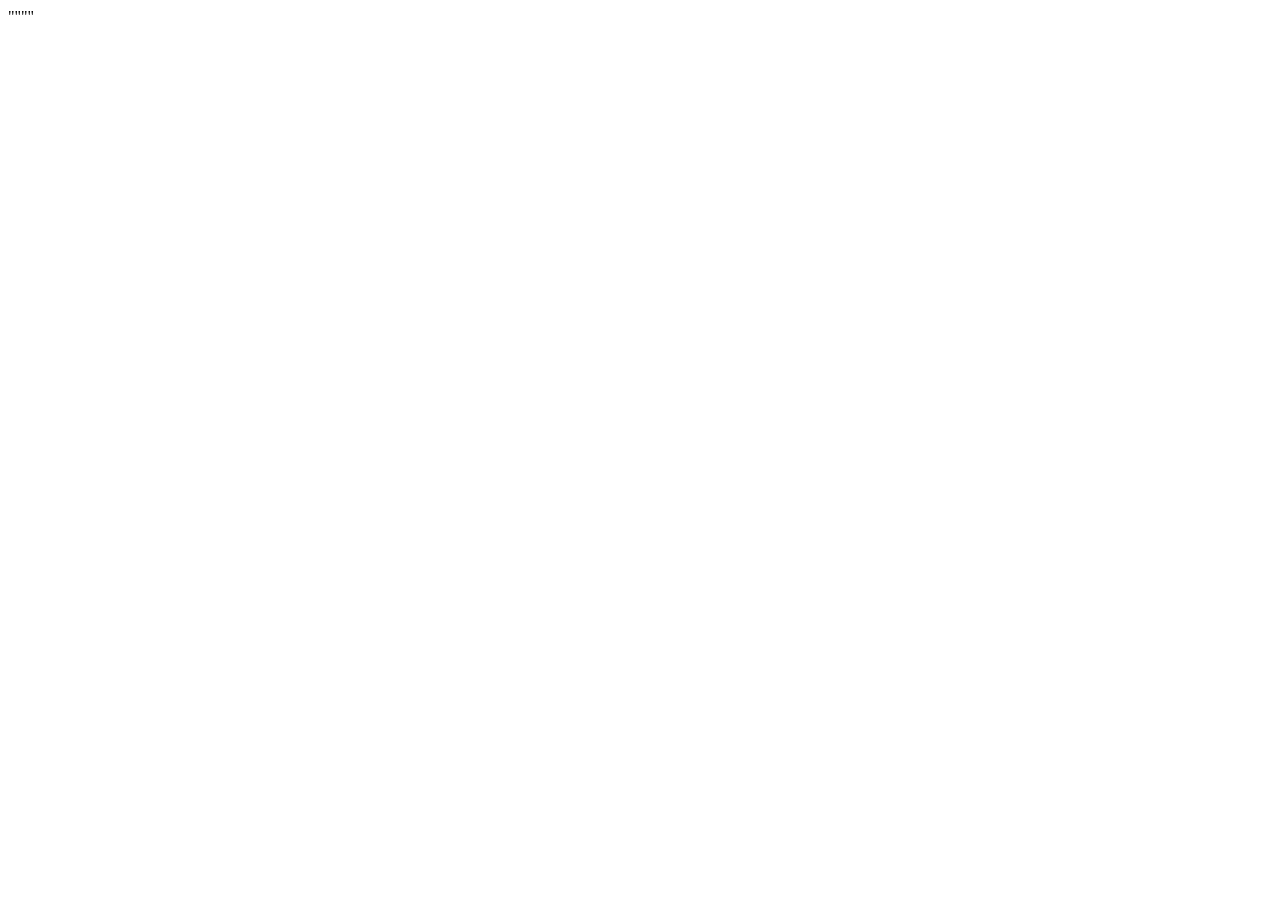
==== index.html @ 71cd7c71 "s" ====
<!DOCTYPE html>
<html lang="es">
<head>
    <meta charset="UTF-8">
    <meta name="viewport" content="width=device-width, initial-scale=1.0">
    <title>Taco Palace</title>
    <meta name="authors" content="Benjamin Carzas"
    <link rel="stylesheet" href="style.css">
</head>
<body>

    """"
</body>
</html>
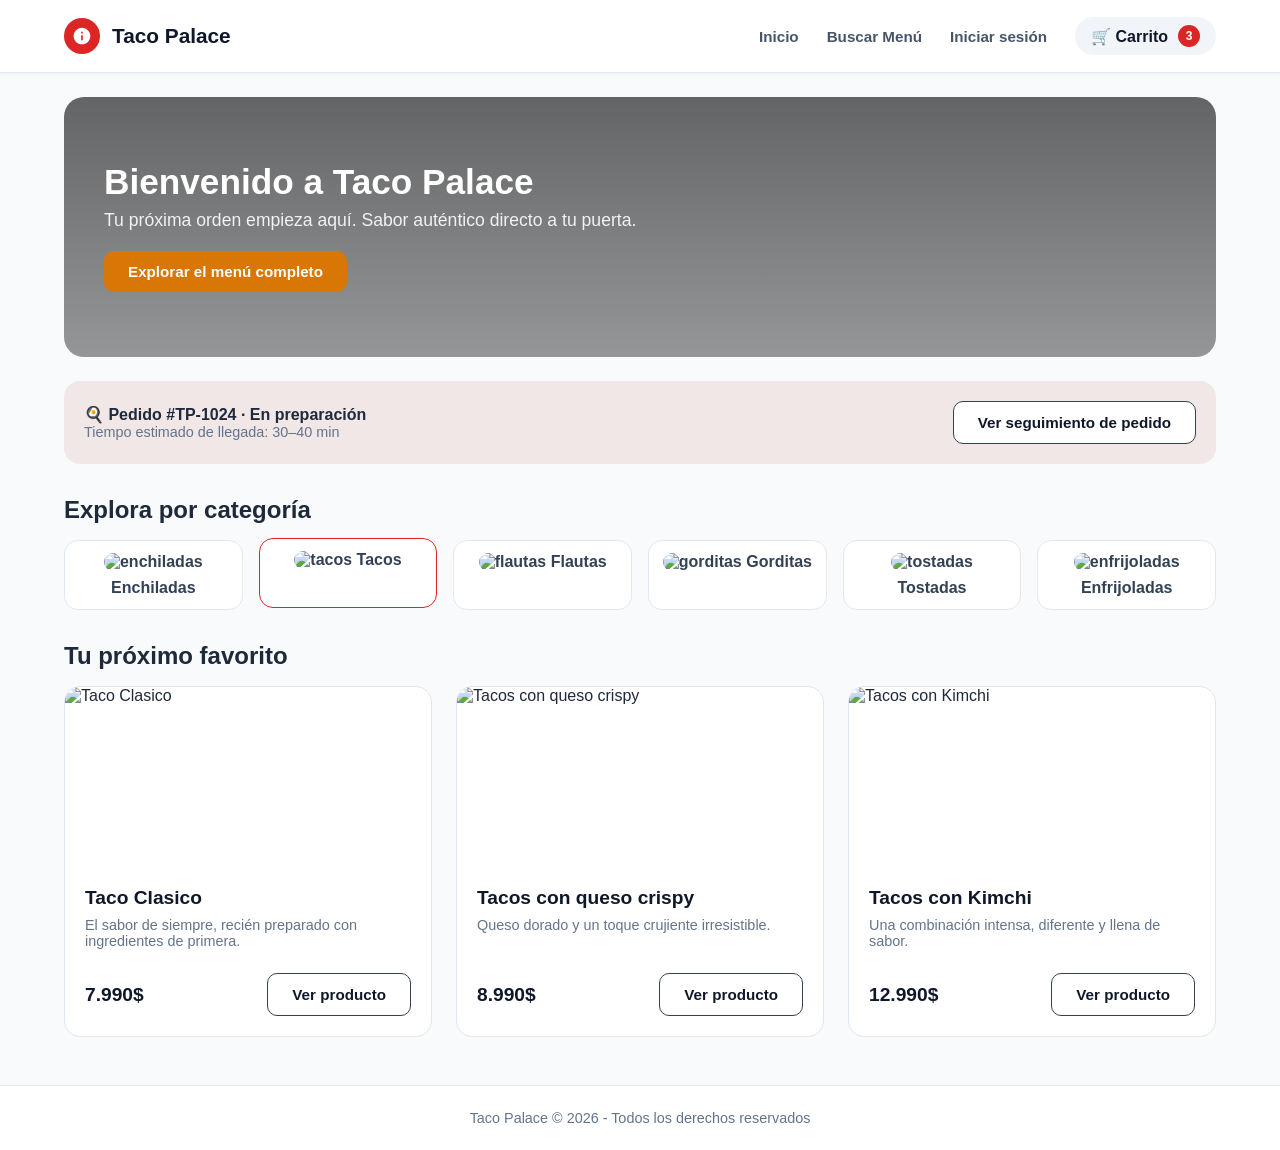
==== commit f3543006: "y" ====
--- a/index.html
+++ b/index.html
@@ -1,15 +1,129 @@
 <!DOCTYPE html>
 <html lang="es">
 <head>
-    <meta charset="UTF-8">
-    <meta name="viewport" content="width=device-width, initial-scale=1.0">
-    <title>Taco Palace</title>
-    <meta name="authors" content="Benjamin Carzas"
-    <link rel="stylesheet" href="style.css">
+  <meta charset="UTF-8">
+  <meta name="viewport" content="width=device-width, initial-scale=1.0">
+  <title>Taco Palace - Menú Principal</title>
+  <link rel="stylesheet" href="static/css/style.css">
 </head>
 <body>
+  <div class="desktop-app">
+    <header class="app-header">
+      <div class="container header-content">
+        <a href="index.html" class="brand-logo">
+          <div class="logo-circle">
+            <svg viewBox="0 0 24 24" width="20" height="20" fill="white"><path d="M12 2C6.48 2 2 6.48 2 12s4.48 10 10 10 10-4.48 10-10S17.52 2 12 2zm1 15h-2v-6h2v6zm0-8h-2V7h2v2z"/></svg>
+          </div>
+          <span>Taco Palace</span>
+        </a>
+        <nav class="nav-links">
+          <a href="index.html" class="nav-link">Inicio</a>
+          <a href="static/pages/buscar.html" class="nav-link">Buscar Menú</a>
+          <a href="static/pages/login.html" class="nav-link">Iniciar sesión</a>
+          <a href="static/pages/checkout.html" class="cart-link-btn">
+            <span>🛒 Carrito</span>
+            <span class="cart-badge" id="cart-count">3</span>
+          </a>
+        </nav>
+      </div>
+    </header>
 
-    """"
+    <main class="container">
+      <section class="hero-section">
+        <div class="hero-text">
+          <h1>Bienvenido a Taco Palace</h1>
+          <p>Tu próxima orden empieza aquí. Sabor auténtico directo a tu puerta.</p>
+          <a href="static/pages/buscar.html" class="btn btn-primary">Explorar el menú completo</a>
+        </div>
+      </section>
+
+      <section class="status-banner-beige">
+        <div>
+          <strong>🍳 Pedido #TP-1024 · En preparación</strong>
+          <p style="color: #64748b; font-size: 0.9rem;">Tiempo estimado de llegada: 30–40 min</p>
+        </div>
+        <a href="static/pages/seguimiento.html" class="btn btn-outline">Ver seguimiento de pedido</a>
+      </section>
+
+      <section style="margin: 32px 0;">
+        <h2>Explora por categoría</h2>
+        <div class="desktop-grid-6" style="margin-top: 16px;">
+          <a href="static/pages/buscar.html?cat=enchiladas" class="category-card">
+            <img src="https://images.unsplash.com/photo-1534352956036-cd81e27dd615?auto=format&fit=crop&w=300&q=80" alt="enchiladas">
+            <span>Enchiladas</span>
+          </a>
+          <a href="static/pages/buscar.html?cat=tacos" class="category-card active">
+            <img src="https://images.unsplash.com/photo-1551504734-5ee1c4a1479b?auto=format&fit=crop&w=300&q=80" alt="tacos">
+            <span>Tacos</span>
+          </a>
+          <a href="static/pages/buscar.html?cat=flautas" class="category-card">
+            <img src="https://images.unsplash.com/photo-1615870216519-2f9fa575fa5c?auto=format&fit=crop&w=300&q=80" alt="flautas">
+            <span>Flautas</span>
+          </a>
+          <a href="static/pages/buscar.html?cat=gorditas" class="category-card">
+            <img src="https://images.unsplash.com/photo-1565299585323-38d6b0865b47?auto=format&fit=crop&w=300&q=80" alt="gorditas">
+            <span>Gorditas</span>
+          </a>
+          <a href="static/pages/buscar.html?cat=tostadas" class="category-card">
+            <img src="https://images.unsplash.com/photo-1565299624946-b28f40a0ae38?auto=format&fit=crop&w=300&q=80" alt="tostadas">
+            <span>Tostadas</span>
+          </a>
+          <a href="static/pages/buscar.html?cat=enfrijoladas" class="category-card">
+            <img src="https://images.unsplash.com/photo-1504674900247-0877df9cc836?auto=format&fit=crop&w=300&q=80" alt="enfrijoladas">
+            <span>Enfrijoladas</span>
+          </a>
+        </div>
+      </section>
+
+      <section style="margin: 32px 0 48px;">
+        <h2>Tu próximo favorito</h2>
+        <div class="desktop-grid-3" style="margin-top: 16px;">
+          <!-- Producto 1 -->
+          <div class="product-card">
+            <img src="https://images.unsplash.com/photo-1551504734-5ee1c4a1479b?auto=format&fit=crop&w=500&q=80" class="product-card-img" alt="Taco Clasico">
+            <div class="product-card-content">
+              <h3>Taco Clasico</h3>
+              <p>El sabor de siempre, recién preparado con ingredientes de primera.</p>
+              <div class="product-card-footer">
+                <span class="price-tag">7.990$</span>
+                <a href="static/pages/productos.html?id=1" class="btn btn-outline">Ver producto</a>
+              </div>
+            </div>
+          </div>
+
+          <!-- Producto 2 -->
+          <div class="product-card">
+            <img src="https://images.unsplash.com/photo-1613514785940-daed07799d9b?auto=format&fit=crop&w=500&q=80" class="product-card-img" alt="Tacos con queso crispy">
+            <div class="product-card-content">
+              <h3>Tacos con queso crispy</h3>
+              <p>Queso dorado y un toque crujiente irresistible.</p>
+              <div class="product-card-footer">
+                <span class="price-tag">8.990$</span>
+                <a href="static/pages/productos.html?id=2" class="btn btn-outline">Ver producto</a>
+              </div>
+            </div>
+          </div>
+
+          <!-- Producto 3 -->
+          <div class="product-card">
+            <img src="https://images.unsplash.com/photo-1565299585323-38d6b0865b47?auto=format&fit=crop&w=500&q=80" class="product-card-img" alt="Tacos con Kimchi">
+            <div class="product-card-content">
+              <h3>Tacos con Kimchi</h3>
+              <p>Una combinación intensa, diferente y llena de sabor.</p>
+              <div class="product-card-footer">
+                <span class="price-tag">12.990$</span>
+                <a href="static/pages/productos.html?id=3" class="btn btn-outline">Ver producto</a>
+              </div>
+            </div>
+          </div>
+        </div>
+      </section>
+    </main>
+
+    <footer class="footer">
+      <div class="container">Taco Palace © 2026 - Todos los derechos reservados</div>
+    </footer>
+  </div>
+  <script src="static/js/script.js"></script>
 </body>
-</html>
-
+</html>
--- a/static/css/style.css
+++ b/static/css/style.css
@@ -0,0 +1,424 @@
+/* Base Desktop Styling */
+* {
+  box-sizing: border-box;
+  margin: 0;
+  padding: 0;
+  font-family: -apple-system, BlinkMacSystemFont, "Segoe UI", Roboto, Oxygen, Ubuntu, Cantarell, sans-serif;
+}
+
+body {
+  background-color: #f8fafc;
+  color: #1e293b;
+  min-height: 100vh;
+  display: flex;
+  flex-direction: column;
+}
+
+.desktop-app {
+  width: 100%;
+  min-height: 100vh;
+  display: flex;
+  flex-direction: column;
+}
+
+.container {
+  width: 100%;
+  max-width: 1200px;
+  margin: 0 auto;
+  padding: 0 24px;
+}
+
+/* Header Navbar */
+.app-header {
+  background-color: #ffffff;
+  border-bottom: 1px solid #e2e8f0;
+  position: sticky;
+  top: 0;
+  z-index: 100;
+  box-shadow: 0 1px 3px rgba(0,0,0,0.05);
+}
+
+.header-content {
+  height: 72px;
+  display: flex;
+  align-items: center;
+  justify-content: space-between;
+}
+
+.brand-logo {
+  display: flex;
+  align-items: center;
+  gap: 12px;
+  text-decoration: none;
+  color: #0f172a;
+  font-weight: 800;
+  font-size: 1.3rem;
+}
+
+.logo-circle {
+  width: 36px;
+  height: 36px;
+  border-radius: 50%;
+  background-color: #dc2626;
+  display: flex;
+  align-items: center;
+  justify-content: center;
+}
+
+.nav-links {
+  display: flex;
+  align-items: center;
+  gap: 28px;
+}
+
+.nav-link {
+  text-decoration: none;
+  color: #475569;
+  font-weight: 600;
+  font-size: 0.95rem;
+  transition: color 0.2s;
+}
+
+.nav-link:hover {
+  color: #dc2626;
+}
+
+.cart-link-btn {
+  display: flex;
+  align-items: center;
+  gap: 10px;
+  background-color: #f1f5f9;
+  padding: 8px 16px;
+  border-radius: 20px;
+  text-decoration: none;
+  color: #0f172a;
+  font-weight: 700;
+}
+
+.cart-badge {
+  background-color: #dc2626;
+  color: white;
+  border-radius: 50%;
+  width: 22px;
+  height: 22px;
+  display: flex;
+  align-items: center;
+  justify-content: center;
+  font-size: 0.75rem;
+}
+
+/* Hero Section */
+.hero-section {
+  margin: 24px 0;
+  height: 260px;
+  border-radius: 20px;
+  background: linear-gradient(rgba(0,0,0,0.6), rgba(0,0,0,0.4)), url('https://images.unsplash.com/photo-1565299585323-38d6b0865b47?auto=format&fit=crop&w=1400&q=80');
+  background-size: cover;
+  background-position: center;
+  display: flex;
+  align-items: center;
+  padding: 0 40px;
+  color: white;
+}
+
+.hero-text h1 {
+  font-size: 2.2rem;
+  font-weight: 800;
+}
+
+.hero-text p {
+  font-size: 1.1rem;
+  margin: 8px 0 20px;
+  opacity: 0.9;
+}
+
+/* Layout Grids */
+.desktop-grid-3 {
+  display: grid;
+  grid-template-columns: repeat(3, 1fr);
+  gap: 24px;
+}
+
+.desktop-grid-6 {
+  display: grid;
+  grid-template-columns: repeat(6, 1fr);
+  gap: 16px;
+}
+
+.desktop-two-columns {
+  display: grid;
+  grid-template-columns: 1.4fr 1fr;
+  gap: 32px;
+  align-items: start;
+}
+
+/* Cards */
+.card-box {
+  background-color: #ffffff;
+  border: 1px solid #e2e8f0;
+  border-radius: 16px;
+  padding: 24px;
+  box-shadow: 0 2px 4px rgba(0,0,0,0.02);
+}
+
+.category-card {
+  background-color: #ffffff;
+  border: 1px solid #e2e8f0;
+  border-radius: 14px;
+  padding: 12px;
+  text-align: center;
+  text-decoration: none;
+  color: #334155;
+  font-weight: 700;
+  transition: transform 0.2s, border-color 0.2s;
+}
+
+.category-card:hover, .category-card.active {
+  border-color: #dc2626;
+  transform: translateY(-2px);
+}
+
+.category-card img {
+  width: 100%;
+  height: 90px;
+  object-fit: cover;
+  border-radius: 10px;
+  margin-bottom: 8px;
+}
+
+.product-card {
+  background-color: #ffffff;
+  border: 1px solid #e2e8f0;
+  border-radius: 16px;
+  overflow: hidden;
+  display: flex;
+  flex-direction: column;
+  justify-content: space-between;
+}
+
+.product-card-img {
+  width: 100%;
+  height: 180px;
+  object-fit: cover;
+}
+
+.product-card-content {
+  padding: 20px;
+  display: flex;
+  flex-direction: column;
+  flex: 1;
+}
+
+.product-card-content h3 {
+  font-size: 1.2rem;
+  color: #0f172a;
+}
+
+.product-card-content p {
+  color: #64748b;
+  font-size: 0.9rem;
+  margin: 8px 0 16px;
+  flex: 1;
+}
+
+.product-card-footer {
+  display: flex;
+  justify-content: space-between;
+  align-items: center;
+  margin-top: 8px;
+}
+
+.price-tag {
+  font-size: 1.2rem;
+  font-weight: 800;
+  color: #0f172a;
+}
+
+/* Status Banner */
+.status-banner-beige {
+  background-color: #f1e7e7;
+  border-radius: 16px;
+  padding: 20px;
+  display: flex;
+  justify-content: space-between;
+  align-items: center;
+  margin: 24px 0;
+}
+
+/* Form inputs & Buttons */
+.btn {
+  display: inline-flex;
+  align-items: center;
+  justify-content: center;
+  padding: 12px 24px;
+  border-radius: 10px;
+  font-weight: 700;
+  font-size: 0.95rem;
+  cursor: pointer;
+  text-decoration: none;
+  border: none;
+}
+
+.btn-primary { background-color: #d97706; color: white; }
+.btn-outline { background-color: #ffffff; border: 1.5px solid #334155; color: #0f172a; }
+.btn-soft { background-color: #e2e8f0; color: #1e293b; }
+.btn-full { width: 100%; }
+
+.input-search-bar {
+  display: flex;
+  align-items: center;
+  background-color: white;
+  border: 1.5px solid #cbd5e1;
+  border-radius: 30px;
+  padding: 12px 20px;
+  gap: 12px;
+  width: 100%;
+  margin: 20px 0;
+}
+
+.input-search-bar input {
+  border: none;
+  outline: none;
+  width: 100%;
+  font-size: 1rem;
+}
+
+.filter-pills {
+  display: flex;
+  gap: 12px;
+  margin-bottom: 24px;
+}
+
+.pill {
+  padding: 8px 18px;
+  border-radius: 20px;
+  border: 1px solid #cbd5e1;
+  background: white;
+  font-weight: 600;
+  cursor: pointer;
+}
+
+.pill.active { border-color: #dc2626; color: #dc2626; }
+
+/* Product Details View */
+.product-detail-image-box img {
+  width: 100%;
+  height: 420px;
+  object-fit: cover;
+  border-radius: 20px;
+}
+
+.salsa-btn-group {
+  display: flex;
+  gap: 12px;
+  margin-top: 10px;
+}
+
+.salsa-btn {
+  padding: 8px 20px;
+  border-radius: 20px;
+  border: 1px solid #cbd5e1;
+  background: white;
+  cursor: pointer;
+  font-weight: 600;
+}
+
+.salsa-btn.active { border-color: #dc2626; color: #dc2626; }
+
+.qty-picker {
+  display: flex;
+  align-items: center;
+  gap: 16px;
+  margin-top: 10px;
+}
+
+.qty-btn {
+  width: 38px;
+  height: 38px;
+  border-radius: 50%;
+  border: 1px solid #0f172a;
+  background: none;
+  font-size: 1.2rem;
+  cursor: pointer;
+}
+
+/* Stepper */
+.stepper-timeline {
+  display: flex;
+  flex-direction: column;
+  gap: 20px;
+  margin-top: 16px;
+}
+
+.step-row {
+  display: flex;
+  gap: 16px;
+  align-items: center;
+}
+
+.step-badge {
+  width: 32px;
+  height: 32px;
+  border-radius: 50%;
+  background-color: #e2e8f0;
+  display: flex;
+  align-items: center;
+  justify-content: center;
+  font-weight: 700;
+}
+
+.step-row.completed .step-badge { background-color: #0f172a; color: white; }
+.step-row.active .step-badge { background-color: #d97706; color: white; }
+
+/* Login split view */
+.auth-split-container {
+  max-width: 900px;
+  margin: 40px auto;
+  display: grid;
+  grid-template-columns: 1fr 1fr;
+  border-radius: 20px;
+  overflow: hidden;
+  box-shadow: 0 10px 30px rgba(0,0,0,0.08);
+}
+
+.auth-hero-side {
+  background: linear-gradient(rgba(0,0,0,0.5), rgba(0,0,0,0.7)), url('https://images.unsplash.com/photo-1551504734-5ee1c4a1479b?auto=format&fit=crop&w=600&q=80');
+  background-size: cover;
+  color: white;
+  padding: 40px;
+  display: flex;
+  flex-direction: column;
+  justify-content: center;
+  text-align: center;
+}
+
+.auth-form-side {
+  background-color: white;
+  padding: 40px;
+}
+
+.input-box {
+  display: flex;
+  align-items: center;
+  border: 1px solid #cbd5e1;
+  border-radius: 10px;
+  padding: 10px 14px;
+  gap: 10px;
+  margin-top: 6px;
+}
+
+.input-box input {
+  border: none;
+  outline: none;
+  width: 100%;
+}
+
+.footer {
+  margin-top: auto;
+  background-color: #ffffff;
+  border-top: 1px solid #e2e8f0;
+  padding: 24px 0;
+  text-align: center;
+  color: #64748b;
+  font-size: 0.9rem;
+}
